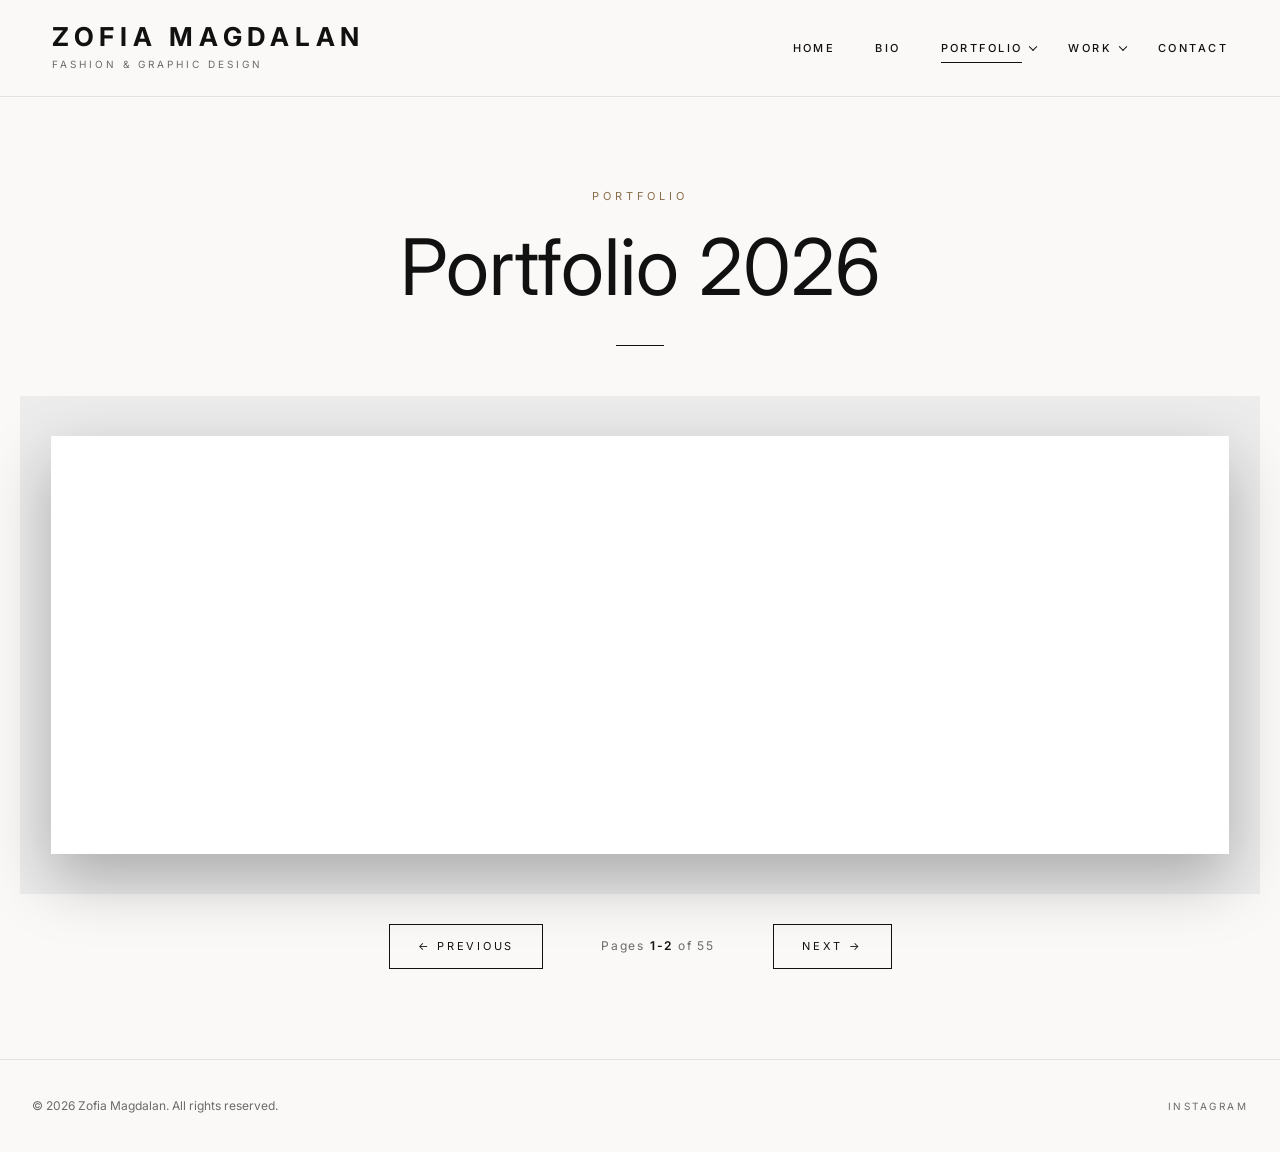
==== pages/portfolio.html @ a2d66912 "Publish Zofia Magdalan portfolio website" ====
<!DOCTYPE html>
<html lang="en">
<head>
    <meta charset="UTF-8">
    <meta name="viewport" content="width=device-width, initial-scale=1.0">
    <title>Portfolio 2026 – Zofia Magdalan</title>
    <link rel="preconnect" href="https://fonts.googleapis.com">
    <link rel="preconnect" href="https://fonts.gstatic.com" crossorigin>
    <link href="https://fonts.googleapis.com/css2?family=Cormorant+Garamond:wght@400;500&family=Inter:wght@400;500&display=swap" rel="stylesheet">
    <link rel="stylesheet" href="../css/style.css">
</head>
<body>
    <!-- Navigation -->
    <nav class="navbar">
        <div class="nav-container">
            <div class="logo">
                <h1>ZOFIA MAGDALAN</h1>
                <p class="tagline">Fashion & Graphic Design</p>
            </div>
            <button class="nav-toggle" aria-label="Menu" aria-expanded="false"><span></span></button>
            <ul class="nav-menu">
                <li><a href="../index.html" class="nav-link">Home</a></li>
                <li><a href="bio.html" class="nav-link">Bio</a></li>
                <li class="has-sub">
                    <a href="portfolio.html" class="nav-link">Portfolio</a>
                    <ul class="submenu"><li><a href="portfolio.html">Portfolio 2026</a></li></ul>
                </li>
                <li class="has-sub">
                    <a href="works.html" class="nav-link">Work</a>
                    <ul class="submenu">
                        <li><a href="works.html">Artistic Works</a></li>
                        <li><a href="sessions.html">Photo Sessions</a></li>
                        <li><a href="diploma.html">Diploma 2026</a></li>
                    </ul>
                </li>
                <li><a href="contact.html" class="nav-link">Contact</a></li>
            </ul>
        </div>
    </nav>

    <!-- Main Content -->
    <main>
        <section class="page-header">
            <span class="eyebrow">Portfolio</span>
            <h2>Portfolio 2026</h2>
        </section>

        <div class="flipbook-container">
            <div class="book-container">
                <div class="book" id="book">
                    <div class="page left-page" id="left-page"></div>
                    <div class="page right-page" id="right-page"></div>
                    <div class="leaf" id="leaf">
                        <div class="face front" id="leaf-front"></div>
                        <div class="face back" id="leaf-back"></div>
                    </div>
                </div>
            </div>
            
            <div class="controls">
                <button onclick="prevPair()">← Previous</button>
                <span class="page-counter">Pages <span id="current-page">1-2</span> of 55</span>
                <button onclick="nextPair()">Next →</button>
            </div>
        </div>
    </main>

    <!-- Footer -->
    <footer class="footer">
        <p>&copy; 2026 Zofia Magdalan. All rights reserved.</p>
        <div class="social-links">
            <a href="https://www.instagram.com/zmagdalan/" target="_blank" rel="noopener noreferrer">Instagram</a>
        </div>
    </footer>

    <script src="../js/main.js"></script>
    <script src="../js/page-offsets.js"></script>
    <script>
        const allImages = [
            'Obszar%20kompozycji%201.jpg',
            'Obszar%20kompozycji%202.jpg',
            'Obszar%20kompozycji%203.jpg',
            'Obszar%20kompozycji%204.jpg',
            'Obszar%20kompozycji%206.jpg',
            'Obszar%20kompozycji%207.jpg',
            'Obszar%20kompozycji%208.jpg',
            'Obszar%20kompozycji%209.jpg',
            'Obszar%20kompozycji%2010.jpg',
            'Obszar%20kompozycji%2011.jpg',
            'Obszar%20kompozycji%2012.jpg',
            'Obszar%20kompozycji%2014.jpg',
            'Obszar%20kompozycji%2015.jpg',
            'Obszar%20kompozycji%2016.jpg',
            'Obszar%20kompozycji%2018.jpg',
            'Obszar%20kompozycji%2020.jpg',
            'Obszar%20kompozycji%2021.jpg',
            'Obszar%20kompozycji%2022.jpg',
            'Obszar%20kompozycji%2023.jpg',
            'Obszar%20kompozycji%2024.jpg',
            'Obszar%20kompozycji%2025.jpg',
            'Obszar%20kompozycji%2026.jpg',
            'Obszar%20kompozycji%2027.jpg',
            'Obszar%20kompozycji%2028.jpg',
            'Obszar%20kompozycji%2029.jpg',
            'Obszar%20kompozycji%2030.jpg',
            'Obszar%20kompozycji%2031.jpg',
            'Obszar%20kompozycji%2032.jpg',
            'Obszar%20kompozycji%2033.jpg',
            'Obszar%20kompozycji%2034.jpg',
            'Obszar%20kompozycji%2035.jpg',
            'Obszar%20kompozycji%2036.jpg',
            'Obszar%20kompozycji%2037.jpg',
            'Obszar%20kompozycji%2038.jpg',
            'Obszar%20kompozycji%2039.jpg',
            'Obszar%20kompozycji%2040.jpg',
            'Obszar%20kompozycji%2041.jpg',
            'Obszar%20kompozycji%2043.jpg',
            'Obszar%20kompozycji%2044.jpg',
            'Obszar%20kompozycji%2045.jpg',
            'Obszar%20kompozycji%2046.jpg',
            'Obszar%20kompozycji%2047.jpg',
            'Obszar%20kompozycji%2048.jpg',
            'Obszar%20kompozycji%2049.jpg',
            'Obszar%20kompozycji%2050.jpg',
            'Obszar%20kompozycji%2051.jpg',
            'Obszar%20kompozycji%2052.jpg',
            'Obszar%20kompozycji%2053.jpg',
            'Obszar%20kompozycji%2054.jpg',
            'Obszar%20kompozycji%2055.jpg',
            'Obszar%20kompozycji%2056.jpg',
            'Obszar%20kompozycji%2057.jpg',
            'Obszar%20kompozycji%2058.jpg',
            'Obszar%20kompozycji%2059.jpg',
            'Obszar%20kompozycji%2060.jpg'
        ];

        const IMG_DIR = '../portfolio%20jpg-2/web/';
        const FLIP_MS = 800;
        const totalPages = allImages.length;
        const totalPairs = Math.ceil(totalPages / 2);
        let currentPair = 0;
        let isFlipping = false;

        const leftEl = document.getElementById('left-page');
        const rightEl = document.getElementById('right-page');
        const leaf = document.getElementById('leaf');
        const leafFront = document.getElementById('leaf-front');
        const leafBack = document.getElementById('leaf-back');

        // Obiekty Image trzymamy w pamięci, żeby zdekodowane zdjęcia nie znikały między obrotami
        const cache = [];
        function load(idx) {
            if (idx < 0 || idx >= totalPages) return Promise.resolve();
            if (!cache[idx]) {
                const img = new Image();
                img.src = IMG_DIR + allImages[idx];
                cache[idx] = img.decode().catch(() => {}).then(() => img);
            }
            return cache[idx];
        }

        function preloadAround() {
            for (let p = currentPair - 1; p <= currentPair + 2; p++) {
                load(p * 2);
                load(p * 2 + 1);
            }
        }

        function setImg(el, idx) {
            const ok = idx >= 0 && idx < totalPages;
            el.style.backgroundImage = ok ? `url('${IMG_DIR}${allImages[idx]}')` : 'none';
            el.style.setProperty('--dy', ok ? (PAGE_OFFSETS[idx] || 0) : 0);
        }

        function showCounter() {
            const start = currentPair * 2 + 1;
            const end = Math.min(start + 1, totalPages);
            document.getElementById('current-page').textContent = `${start}-${end}`;
        }

        function setLeafAngle(deg, animated) {
            leaf.style.transition = animated ? `transform ${FLIP_MS}ms ease-in-out` : 'none';
            leaf.style.transform = `rotateY(${deg}deg)`;
        }

        function render() {
            setImg(leftEl, currentPair * 2);
            setImg(rightEl, currentPair * 2 + 1);
            setImg(leafFront, currentPair * 2 + 1);
            setLeafAngle(0, false);
            showCounter();
        }

        // Podmiana stron dopiero po faktycznym końcu animacji, żeby nic nie przeskakiwało
        function afterFlip(done) {
            let finished = false;
            const finish = () => {
                if (finished) return;
                finished = true;
                leaf.removeEventListener('transitionend', onEnd);
                done();
            };
            const onEnd = (e) => {
                if (e.target === leaf && e.propertyName === 'transform') finish();
            };
            leaf.addEventListener('transitionend', onEnd);
            setTimeout(finish, FLIP_MS + 200);
        }

        // Kartka: przód = obecna prawa strona, tył = następna lewa strona
        async function nextPair() {
            if (currentPair >= totalPairs - 1 || isFlipping) return;
            isFlipping = true;

            const nextLeft = (currentPair + 1) * 2;
            await Promise.all([load(nextLeft), load(nextLeft + 1)]);
            setImg(rightEl, nextLeft + 1);   // odsłaniana spod kartki
            setImg(leafBack, nextLeft);      // ląduje na lewej stronie

            void leaf.offsetWidth;
            setLeafAngle(-180, true);

            afterFlip(() => {
                currentPair++;
                render();
                isFlipping = false;
                preloadAround();
            });
        }

        // Kartka startuje na lewej stronie (tył = obecna lewa) i wraca na prawą (przód = poprzednia prawa)
        async function prevPair() {
            if (currentPair <= 0 || isFlipping) return;
            isFlipping = true;

            const prevLeft = (currentPair - 1) * 2;
            await Promise.all([load(prevLeft), load(prevLeft + 1)]);
            setImg(leftEl, prevLeft);        // odsłaniana spod kartki
            setImg(leafBack, currentPair * 2);
            setImg(leafFront, prevLeft + 1);

            setLeafAngle(-180, false);
            void leaf.offsetWidth;
            setLeafAngle(0, true);

            afterFlip(() => {
                currentPair--;
                render();
                isFlipping = false;
                preloadAround();
            });
        }

        leaf.addEventListener('click', nextPair);
        rightEl.addEventListener('click', nextPair);
        leftEl.addEventListener('click', prevPair);

        // Proporcje strony z pierwszego zdjęcia, żeby wszystkie kartki miały ten sam format
        const book = document.getElementById('book');

        const probe = new Image();
        probe.onload = () => {
            book.style.setProperty('--page-ratio', (probe.naturalWidth / probe.naturalHeight).toFixed(4));
        };
        probe.src = IMG_DIR + allImages[0];

        new ResizeObserver(() => book.style.setProperty('--page-h', book.clientHeight + 'px')).observe(book);

        preloadAround();
        render();
    </script>
</body>
</html>
---- css/style.css ----
/* ===== TOKENS ===== */
:root {
    --ink: #111;
    --muted: #6b6b6b;
    --line: #e4e2de;
    --paper: #faf9f7;
    --accent: #8a6d4b;
    --serif: 'Inter', -apple-system, 'Helvetica Neue', Arial, sans-serif;
    --sans: 'Inter', -apple-system, 'Helvetica Neue', Arial, sans-serif;
    --nav-h: 96px;
}

* { margin: 0; padding: 0; box-sizing: border-box; }

html { scroll-behavior: smooth; }

body {
    font-family: var(--sans);
    font-size: 15px;
    line-height: 1.7;
    color: var(--ink);
    background: var(--paper);
    -webkit-font-smoothing: antialiased;
}

a { text-decoration: none; color: inherit; }
img { max-width: 100%; height: auto; display: block; }
main { min-height: calc(100vh - var(--nav-h)); }

.container { max-width: 1240px; margin: 0 auto; padding: 0 32px; }

/* ===== NAVBAR ===== */
.navbar {
    position: sticky;
    top: 0;
    z-index: 1000;
    background: rgba(250, 249, 247, 0.92);
    backdrop-filter: blur(10px);
    border-bottom: 1px solid var(--line);
}

.nav-container {
    max-width: 1240px;
    margin: 0 auto;
    padding: 0 32px;
    height: var(--nav-h);
    display: flex;
    align-items: center;
    justify-content: space-between;
}

.logo h1 {
    font-family: var(--serif);
    font-size: 26px;
    font-weight: 700;
    letter-spacing: 0.22em;
    line-height: 1.1;
}

.logo .tagline {
    font-size: 10px;
    letter-spacing: 0.3em;
    text-transform: uppercase;
    color: var(--muted);
    margin-top: 4px;
}

.nav-menu {
    list-style: none;
    display: flex;
    gap: 40px;
    align-items: center;
}

.nav-menu > li { position: relative; }

.nav-link {
    display: inline-block;
    padding: 28px 0;
    font-size: 11px;
    font-weight: 500;
    letter-spacing: 0.22em;
    text-transform: uppercase;
    color: var(--ink);
    position: relative;
}

.nav-link::after {
    content: '';
    position: absolute;
    left: 0;
    bottom: 22px;
    width: 0;
    height: 1px;
    background: var(--ink);
    transition: width 0.3s;
}

.nav-link:hover::after,
.nav-link.active::after { width: 100%; }

.has-sub > .nav-link { margin-right: 6px; }

.has-sub > .nav-link::before {
    content: '';
    position: absolute;
    right: -14px;
    top: 50%;
    width: 5px;
    height: 5px;
    border-right: 1px solid currentColor;
    border-bottom: 1px solid currentColor;
    transform: translateY(-70%) rotate(45deg);
}

.submenu {
    list-style: none;
    position: absolute;
    top: 100%;
    left: -20px;
    min-width: 220px;
    padding: 12px 0;
    background: var(--paper);
    border: 1px solid var(--line);
    box-shadow: 0 18px 40px rgba(0, 0, 0, 0.08);
    opacity: 0;
    visibility: hidden;
    transform: translateY(8px);
    transition: opacity 0.25s, transform 0.25s, visibility 0.25s;
}

.has-sub:hover > .submenu,
.has-sub:focus-within > .submenu {
    opacity: 1;
    visibility: visible;
    transform: none;
}

.submenu a {
    display: block;
    padding: 9px 22px;
    font-size: 12px;
    letter-spacing: 0.08em;
    color: var(--muted);
    transition: color 0.2s, padding 0.2s;
}

.submenu a:hover,
.submenu a.active { color: var(--ink); padding-left: 28px; }

.nav-toggle {
    display: none;
    background: none;
    border: 0;
    width: 32px;
    height: 32px;
    cursor: pointer;
    position: relative;
}

.nav-toggle span,
.nav-toggle span::before {
    content: '';
    position: absolute;
    left: 4px;
    width: 24px;
    height: 1px;
    background: var(--ink);
}
.nav-toggle span { top: 12px; }
.nav-toggle span::before { top: 7px; left: 0; }

@media (max-width: 900px) {
    .nav-toggle { display: block; }
    .nav-menu {
        position: absolute;
        top: var(--nav-h);
        left: 0;
        right: 0;
        flex-direction: column;
        align-items: flex-start;
        gap: 0;
        padding: 10px 32px 24px;
        background: var(--paper);
        border-bottom: 1px solid var(--line);
        display: none;
    }
    .nav-menu.active { display: flex; }
    .nav-link { padding: 12px 0; }
    .nav-link::after, .has-sub > .nav-link::before { display: none; }
    .submenu {
        position: static;
        opacity: 1;
        visibility: visible;
        transform: none;
        border: 0;
        box-shadow: none;
        background: none;
        padding: 0 0 8px 14px;
    }
    .submenu a { padding: 6px 0; }
    .submenu a:hover, .submenu a.active { padding-left: 0; }
    .logo h1 { font-size: 20px; }
}

/* ===== PAGE HEADER ===== */
.page-header {
    padding: 90px 32px 50px;
    text-align: center;
}

.page-header .eyebrow {
    display: block;
    font-size: 11px;
    letter-spacing: 0.35em;
    text-transform: uppercase;
    color: var(--accent);
    margin-bottom: 18px;
}

.page-header h2 {
    font-family: var(--serif);
    font-size: clamp(48px, 7vw, 78px);
    font-weight: 400;
    line-height: 1.1;
}

.page-header p {
    max-width: 560px;
    margin: 20px auto 0;
    color: var(--muted);
}

.page-header::after {
    content: '';
    display: block;
    width: 48px;
    height: 1px;
    background: var(--ink);
    margin: 36px auto 0;
}

/* ===== HOME HERO ===== */
.hero-slider {
    position: relative;
    height: calc(100vh - var(--nav-h));
    min-height: 480px;
    background: #111;
    overflow: hidden;
}

.hero-slide {
    position: absolute;
    inset: 0;
    background-size: cover;
    background-position: center;
    opacity: 0;
    transform: scale(1.04);
    transition: opacity 1.6s ease, transform 8s linear;
}

.hero-slide.is-active { opacity: 1; transform: scale(1); }

.hero-slider::after {
    content: '';
    position: absolute;
    inset: 0;
    background: linear-gradient(to top, rgba(0, 0, 0, 0.55), transparent 45%);
    pointer-events: none;
}

.hero-caption {
    position: absolute;
    left: 0;
    right: 0;
    bottom: 48px;
    z-index: 2;
    color: #fff;
}

.hero-caption .container {
    display: flex;
    justify-content: flex-end;
}

.hero-caption h2 {
    font-family: var(--serif);
    font-size: clamp(38px, 6vw, 76px);
    font-weight: 400;
    line-height: 1.05;
}

.hero-caption p {
    font-size: 11px;
    letter-spacing: 0.3em;
    text-transform: uppercase;
    opacity: 0.85;
    margin-bottom: 14px;
}

.hero-link {
    border: 1px solid rgba(255, 255, 255, 0.7);
    padding: 14px 30px;
    font-size: 11px;
    letter-spacing: 0.25em;
    text-transform: uppercase;
    transition: background 0.3s, color 0.3s;
}

.hero-link:hover { background: #fff; color: var(--ink); }

/* ===== GALLERY (works / sessions) ===== */
.masonry { column-count: 3; column-gap: 24px; padding-bottom: 100px; }

.masonry figure {
    break-inside: avoid;
    margin-bottom: 24px;
    position: relative;
    overflow: hidden;
    cursor: zoom-in;
    background: #eee;
}

.masonry img { width: 100%; transition: transform 0.7s cubic-bezier(0.2, 0.6, 0.2, 1); }
.masonry figure:hover img { transform: scale(1.04); }

.masonry figcaption {
    position: absolute;
    left: 0;
    right: 0;
    bottom: 0;
    padding: 40px 18px 14px;
    color: #fff;
    font-size: 11px;
    letter-spacing: 0.2em;
    text-transform: uppercase;
    background: linear-gradient(to top, rgba(0, 0, 0, 0.55), transparent);
    opacity: 0;
    transition: opacity 0.35s;
}

.masonry figure:hover figcaption { opacity: 1; }

@media (max-width: 1000px) { .masonry { column-count: 2; } }
@media (max-width: 600px) { .masonry { column-count: 1; } .container { padding: 0 20px; } }

/* ===== LIGHTBOX ===== */
.lightbox {
    position: fixed;
    inset: 0;
    z-index: 2000;
    background: rgba(10, 10, 10, 0.94);
    display: none;
    align-items: center;
    justify-content: center;
}

.lightbox.open { display: flex; }

.lightbox img { max-width: 92vw; max-height: 90vh; object-fit: contain; }

.lightbox button {
    position: absolute;
    background: none;
    border: 0;
    color: #fff;
    font-size: 34px;
    font-weight: 200;
    cursor: pointer;
    padding: 16px 22px;
    opacity: 0.7;
    transition: opacity 0.2s;
}

.lightbox button:hover { opacity: 1; }
.lightbox .lb-close { top: 10px; right: 10px; }
.lightbox .lb-prev { left: 10px; top: 50%; transform: translateY(-50%); }
.lightbox .lb-next { right: 10px; top: 50%; transform: translateY(-50%); }

/* ===== BIO ===== */
.bio-layout {
    display: grid;
    grid-template-columns: 1fr 2fr;
    gap: 80px;
    padding-bottom: 110px;
}

.bio-aside { position: sticky; top: calc(var(--nav-h) + 40px); align-self: start; }
.bio-aside img { width: 100%; aspect-ratio: 3 / 4; object-fit: cover; margin-bottom: 24px; }
.bio-aside p { color: var(--muted); font-size: 14px; }

.bio-section { margin-bottom: 64px; }

.bio-section h3 {
    font-family: var(--serif);
    font-size: 34px;
    font-weight: 400;
    padding-bottom: 14px;
    margin-bottom: 8px;
    border-bottom: 1px solid var(--ink);
}

.bio-section .lead { font-size: 17px; margin-top: 22px; }

.timeline { list-style: none; }

.timeline li {
    display: grid;
    grid-template-columns: 120px 1fr;
    gap: 24px;
    padding: 20px 0;
    border-bottom: 1px solid var(--line);
}

.timeline .year {
    font-size: 11px;
    letter-spacing: 0.2em;
    text-transform: uppercase;
    color: var(--accent);
    padding-top: 4px;
}

.timeline strong { display: block; font-weight: 500; font-size: 16px; }
.timeline span { color: var(--muted); font-size: 14px; }

.link-list { list-style: none; }

.link-list a {
    display: flex;
    justify-content: space-between;
    gap: 20px;
    padding: 18px 0;
    border-bottom: 1px solid var(--line);
    transition: padding 0.25s, color 0.25s;
}

.link-list a::after { content: '\2197'; color: var(--accent); }
.link-list a:hover { padding-left: 10px; color: var(--accent); }

@media (max-width: 900px) {
    .bio-layout { grid-template-columns: 1fr; gap: 40px; }
    .bio-aside { position: static; }
    .bio-aside img { aspect-ratio: 4 / 3; }
    .timeline li { grid-template-columns: 1fr; gap: 4px; }
}

/* ===== CONTACT ===== */
.contact-container {
    display: grid;
    grid-template-columns: 1fr 1.4fr;
    gap: 80px;
    padding-bottom: 110px;
}

.contact-info h3,
.contact-form h3 {
    font-family: var(--serif);
    font-size: 34px;
    font-weight: 400;
    margin-bottom: 28px;
}

.contact-item { margin-bottom: 26px; }

.contact-item h4 {
    font-size: 10px;
    font-weight: 500;
    letter-spacing: 0.3em;
    text-transform: uppercase;
    color: var(--accent);
    margin-bottom: 4px;
}

.contact-item a:hover { color: var(--accent); }

.form-group { margin-bottom: 22px; }

.form-group label {
    display: block;
    font-size: 10px;
    letter-spacing: 0.25em;
    text-transform: uppercase;
    color: var(--muted);
    margin-bottom: 6px;
}

.form-group input,
.form-group textarea {
    width: 100%;
    font: inherit;
    padding: 10px 0;
    background: none;
    border: 0;
    border-bottom: 1px solid var(--ink);
    border-radius: 0;
    outline: none;
    transition: border-color 0.25s;
}

.form-group input:focus,
.form-group textarea:focus { border-color: var(--accent); }
.form-group textarea { min-height: 130px; resize: vertical; }

.form-group button {
    background: var(--ink);
    color: #fff;
    border: 1px solid var(--ink);
    padding: 15px 38px;
    font: inherit;
    font-size: 11px;
    letter-spacing: 0.25em;
    text-transform: uppercase;
    cursor: pointer;
    transition: background 0.3s, color 0.3s;
}

.form-group button:hover { background: transparent; color: var(--ink); }

.form-message { display: none; padding: 12px 0; margin-bottom: 16px; font-size: 14px; }
.form-message.success { display: block; color: #2e6b3a; }
.form-message.error { display: block; color: #a33; }

@media (max-width: 900px) { .contact-container { grid-template-columns: 1fr; gap: 50px; } }

/* ===== FOOTER ===== */
.footer {
    border-top: 1px solid var(--line);
    padding: 36px 32px;
    display: flex;
    justify-content: space-between;
    align-items: center;
    flex-wrap: wrap;
    gap: 16px;
    font-size: 12px;
    color: var(--muted);
}

.social-links { display: flex; gap: 28px; }

.social-links a {
    font-size: 10px;
    letter-spacing: 0.25em;
    text-transform: uppercase;
    transition: color 0.2s;
}

.social-links a:hover { color: var(--ink); }

/* ===== REVEAL ===== */
.reveal { opacity: 0; transform: translateY(24px); transition: opacity 0.8s, transform 0.8s; }
.reveal.in { opacity: 1; transform: none; }

/* ===== PORTFOLIO FLIPBOOK ===== */
.flipbook-container { max-width: 100%; padding: 0 20px 60px; text-align: center; }

.book-container {
    width: 100%;
    margin: 0 auto;
    padding: 40px 0;
    background: #ececec;
    display: flex;
    align-items: center;
    justify-content: center;
}

/* --page-ratio (szerokość/wysokość jednej strony) jest ustawiane z JS na podstawie zdjęcia */
.book {
    --page-ratio: 1.41;
    position: relative;
    width: min(95%, 1300px, calc((100vh - 280px) * var(--page-ratio) * 2));
    aspect-ratio: calc(var(--page-ratio) * 2);
    perspective: 2500px;
    box-shadow: 0 25px 60px rgba(0, 0, 0, 0.28);
}

.page,
.leaf {
    position: absolute;
    top: 0;
    width: 50%;
    height: 100%;
}

.left-page { left: 0; }
.right-page { left: 50%; }

.page,
.face {
    background-color: white;
    background-size: contain;
    background-repeat: no-repeat;
    /* --dy (korekta spirali, ułamek wysokości) i --page-h (px) ustawia JS */
    background-position: center calc(var(--dy, 0) * var(--page-h, 0px));
}

.left-page,
.right-page { cursor: pointer; }

.leaf {
    left: 50%;
    z-index: 10;
    transform-origin: left center;
    transform-style: preserve-3d;
    cursor: pointer;
}

.face {
    position: absolute;
    inset: 0;
    backface-visibility: hidden;
    -webkit-backface-visibility: hidden;
}

.face.back { transform: rotateY(180deg); }

/* Obraca się tylko biała kartka; ramka ze stosem kartek i spirala zostają na stałej stronie pod spodem */
.face.front { clip-path: inset(2.8% 4.2% 1.8% 9.2%); }
.face.back  { clip-path: inset(2.8% 9.2% 1.8% 4.2%); }

.controls {
    display: flex;
    justify-content: center;
    gap: 30px;
    align-items: center;
    margin: 30px 0;
}

.controls button {
    background: none;
    color: var(--ink);
    border: 1px solid var(--ink);
    padding: 12px 28px;
    font: inherit;
    font-size: 11px;
    letter-spacing: 0.25em;
    text-transform: uppercase;
    cursor: pointer;
    transition: background 0.3s, color 0.3s;
}

.controls button:hover { background: var(--ink); color: #fff; }

.page-counter {
    font-size: 12px;
    letter-spacing: 0.15em;
    color: var(--muted);
    min-width: 170px;
}

#current-page { font-weight: 600; color: var(--ink); }

@media print { .navbar, .footer { display: none; } }
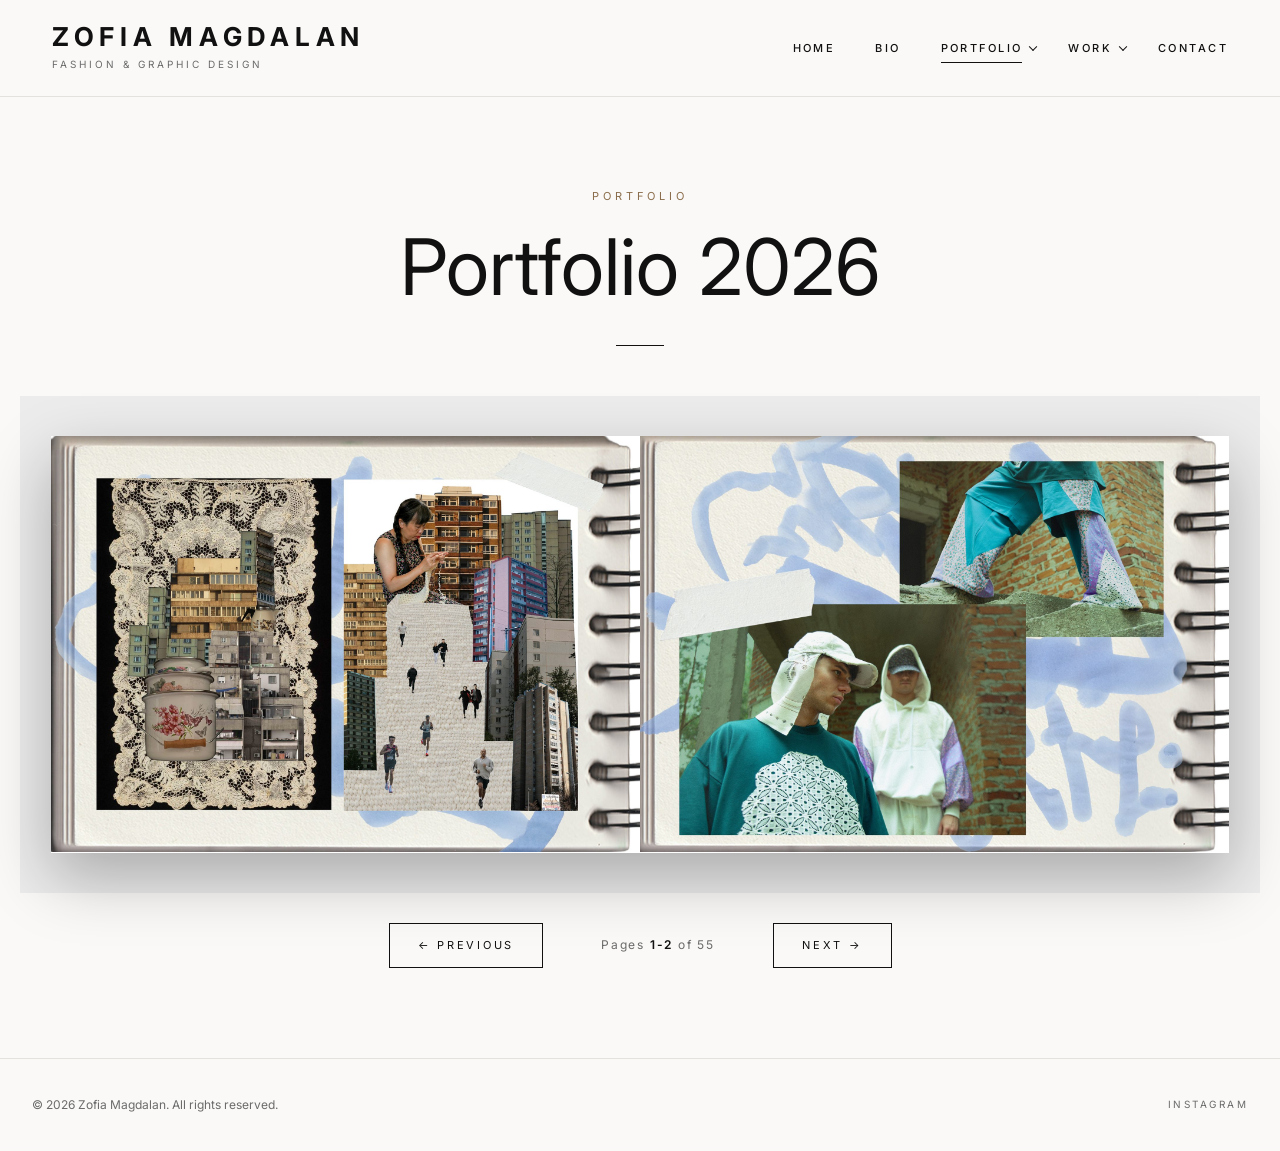
==== commit a92606b7: "Enable shuffled portfolio image order" ====
--- a/pages/portfolio.html
+++ b/pages/portfolio.html
@@ -134,7 +134,15 @@
             'Obszar%20kompozycji%2060.jpg'
         ];
 
-        const IMG_DIR = '../portfolio%20jpg-2/web/';
+        const offsetByImage = new Map(
+            allImages.map((image, index) => [image, PAGE_OFFSETS[index] || 0])
+        );
+        for (let i = allImages.length - 1; i > 0; i--) {
+            const j = Math.floor(Math.random() * (i + 1));
+            [allImages[i], allImages[j]] = [allImages[j], allImages[i]];
+        }
+
+        const IMG_DIR = '../assets/portfolio/';
         const FLIP_MS = 800;
         const totalPages = allImages.length;
         const totalPairs = Math.ceil(totalPages / 2);
@@ -169,7 +177,7 @@
         function setImg(el, idx) {
             const ok = idx >= 0 && idx < totalPages;
             el.style.backgroundImage = ok ? `url('${IMG_DIR}${allImages[idx]}')` : 'none';
-            el.style.setProperty('--dy', ok ? (PAGE_OFFSETS[idx] || 0) : 0);
+            el.style.setProperty('--dy', ok ? (offsetByImage.get(allImages[idx]) || 0) : 0);
         }
 
         function showCounter() {
